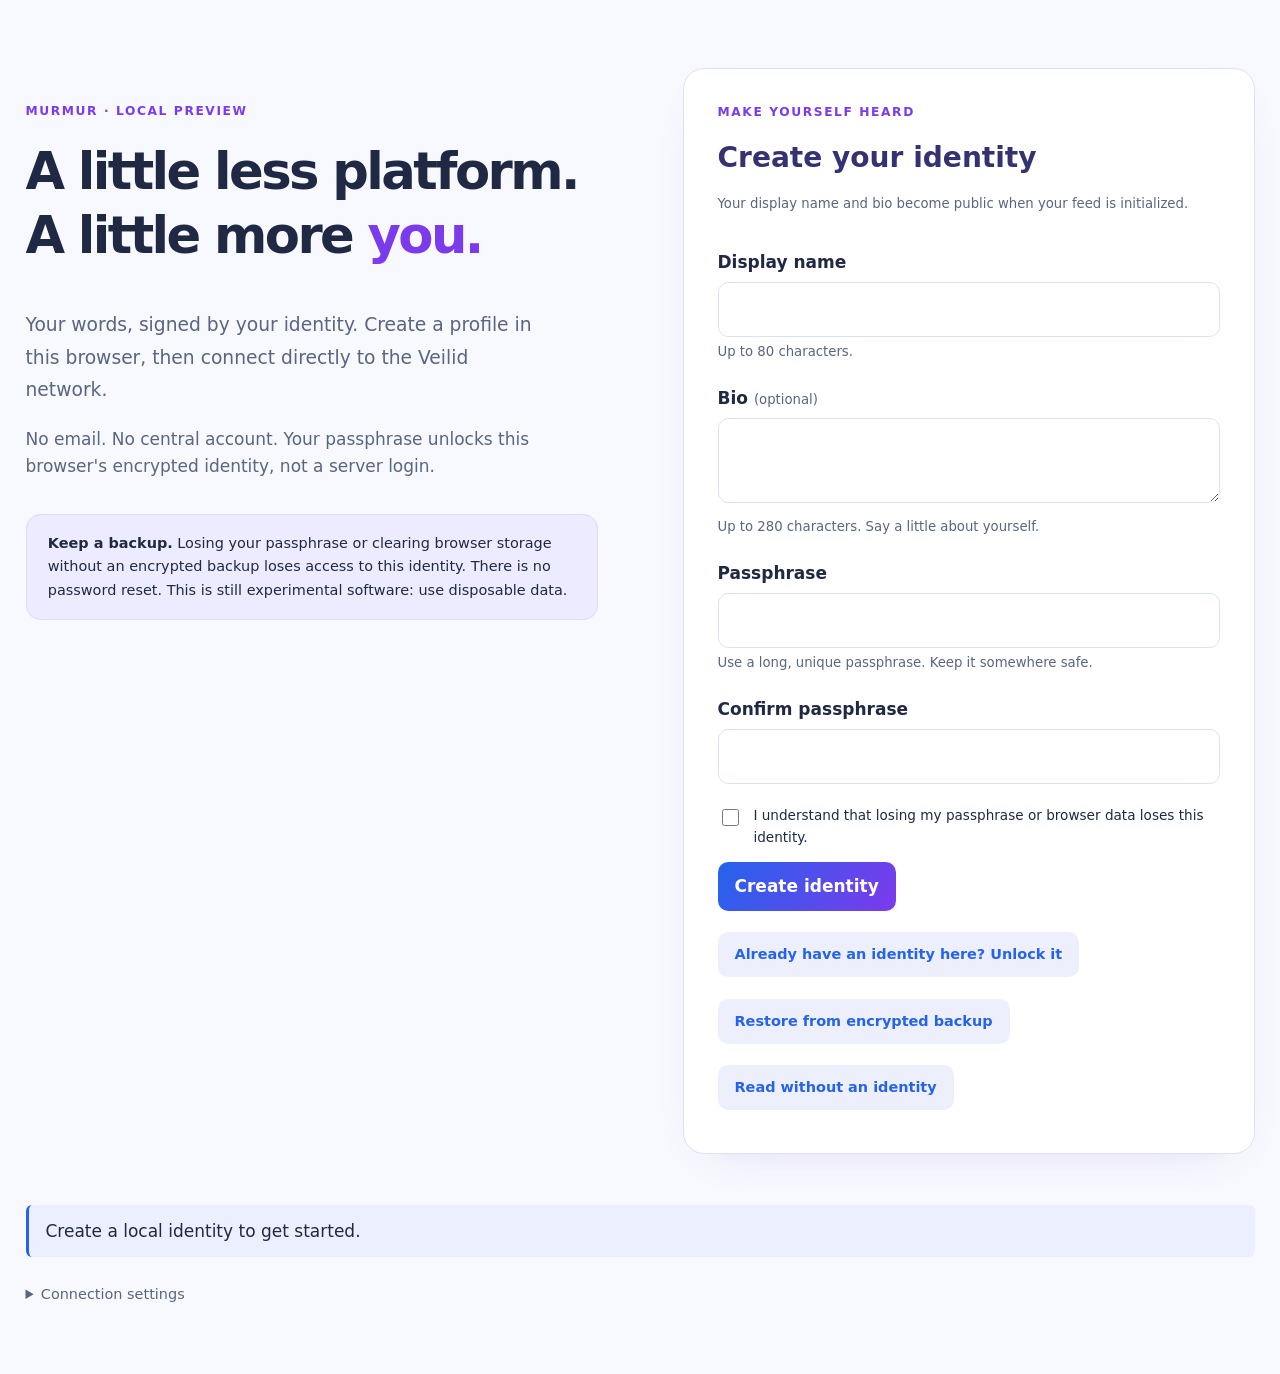
==== browser/index.html @ d2f9d614 "feat: browse older retained posts in the app Let readers explore a feed beyond its newest page witho" ====
<!doctype html>
<html lang="en">
<head>
<meta charset="utf-8">
<meta http-equiv="Content-Security-Policy" content="default-src 'self'; script-src 'self' 'wasm-unsafe-eval'; style-src 'self'; worker-src 'self'; connect-src 'self' ws: wss:; object-src 'none'; base-uri 'none'; form-action 'none'">
<meta name="viewport" content="width=device-width,initial-scale=1">
<title>Your identity · Murmur</title>
<link rel="icon" href="./favicon.svg" type="image/svg+xml">
<link rel="stylesheet" href="./style.css">
</head>
<body>
<a class="skip" href="#main-content">Skip to content</a>
<!-- site_header -->
<main id="main-content" class="app-shell">
<section id="auth" class="auth-layout">
<div class="auth-intro">
<p class="eyebrow">Murmur · local preview</p>
<h1>A little less platform.<br>A little more <span>you.</span></h1>
<p class="lede">Your words, signed by your identity. Create a profile in this browser, then connect directly to the Veilid network.</p>
<p>No email. No central account. Your passphrase unlocks this browser's encrypted identity, not a server login.</p>
<div class="app-warning"><strong>Keep a backup.</strong> Losing your passphrase or clearing browser storage without an encrypted backup loses access to this identity. There is no password reset. This is still experimental software: use disposable data.</div>
</div>
<div class="app-panel">
<div id="create-panel">
<p class="eyebrow">Make yourself heard</p>
<h2>Create your identity</h2>
<p class="preview-notice">Your display name and bio become public when your feed is initialized.</p>
<form id="create-form">
<fieldset id="create-fields" disabled>
<label for="author-name">Display name</label>
<input id="author-name" autocomplete="nickname" required aria-describedby="name-help">
<small id="name-help">Up to 80 characters.</small>
<label for="bio">Bio <span class="optional">(optional)</span></label>
<textarea id="bio" rows="2" aria-describedby="bio-help"></textarea>
<small id="bio-help">Up to 280 characters. Say a little about yourself.</small>
<label for="passphrase">Passphrase</label>
<input id="passphrase" type="password" autocomplete="new-password" required aria-describedby="passphrase-help">
<small id="passphrase-help">Use a long, unique passphrase. Keep it somewhere safe.</small>
<label for="confirm-passphrase">Confirm passphrase</label>
<input id="confirm-passphrase" type="password" autocomplete="new-password" required>
<label class="check-line"><input id="acknowledge" type="checkbox" required><span>I understand that losing my passphrase or browser data loses this identity.</span></label>
<button id="start" type="submit" disabled>Create identity</button>
</fieldset>
</form>
<button id="show-unlock" class="quiet-button" disabled>Already have an identity here? Unlock it</button>
</div>
<div id="unlock-panel" hidden>
<p class="eyebrow">Welcome back</p>
<h2>Unlock your identity</h2>
<p>Your identity stays on this browser. Enter your passphrase to start its node.</p>
<form id="unlock-form">
<fieldset id="unlock-fields" disabled>
<label for="unlock-passphrase">Passphrase</label>
<input id="unlock-passphrase" type="password" autocomplete="current-password" required>
<button id="unlock-start" type="submit" disabled>Unlock identity</button>
</fieldset>
</form>
<p class="preview-notice">Can't unlock? Check your passphrase. Damaged or missing browser data can also prevent unlocking.</p>
<button id="show-create" class="quiet-button" disabled>Create or complete identity setup</button>
</div>
<div id="restore-panel" hidden>
<p class="eyebrow">Bring your identity with you</p>
<h2>Restore a backup</h2>
<p>Restore into a browser without an existing identity. Network access is required to verify your feed's ownership.</p>
<form id="restore-form">
<fieldset id="restore-fields" disabled>
<label for="restore-file">Encrypted backup</label>
<input id="restore-file" type="file" accept=".murmur,application/json" required>
<label for="restore-passphrase">Backup passphrase</label>
<input id="restore-passphrase" type="password" autocomplete="off" required>
<label for="restore-local-passphrase">Passphrase for this browser</label>
<input id="restore-local-passphrase" type="password" autocomplete="new-password" required>
<label for="restore-confirm">Confirm browser passphrase</label>
<input id="restore-confirm" type="password" autocomplete="new-password" required>
<label class="check-line"><input id="restore-acknowledge" type="checkbox" required><span>The old publisher is stopped. I will not publish from two restored copies at once.</span></label>
<button id="restore-start" type="submit" disabled>Restore identity</button>
</fieldset>
</form>
<p class="preview-notice">Existing identities are never replaced. If setup was interrupted, retry with the same browser passphrase.</p>
<button id="restore-back" class="quiet-button">Back to identity setup</button>
</div>
<button id="show-restore" class="quiet-button" disabled>Restore from encrypted backup</button>
<button id="browse-start" class="quiet-button" disabled>Read without an identity</button>
</div>
</section>
<div id="auth-status"><p id="status" role="status">Checking local identity...</p></div>
<section id="session" class="session-layout" hidden>
<aside id="session-sidebar" class="app-panel">
<div class="session-person">
<span id="session-avatar" class="avatar" aria-hidden="true">M</span>
<div><strong id="session-name">Your corner of the web</strong><span id="connection-badge">Connecting</span></div>
</div>
<div id="author-tools" class="sidebar-composer">
<label for="content">What's on your mind?</label>
<textarea id="content" maxlength="8000" placeholder="A small thought, shared." aria-describedby="content-help content-count draft-status"></textarea>
<small id="content-help">Public posts. Up to 280 characters.</small>
<div class="composer-footer"><output id="content-count" aria-live="polite">0 / 280</output><button id="publish" disabled>Publish post</button></div>
<small id="draft-status" role="status"></small>
</div>
<nav id="app-navigation" aria-label="Application">
<button id="nav-home" class="quiet-button" aria-controls="view-home" aria-current="page"><svg viewBox="0 0 24 24" aria-hidden="true"><path d="m3 10 9-7 9 7v11h-7v-7h-4v7H3z"/></svg>Home</button>
<button id="nav-profile" class="quiet-button" aria-controls="view-profile"><svg viewBox="0 0 24 24" aria-hidden="true"><circle cx="12" cy="8" r="4"/><path d="M4 21v-2a8 8 0 0 1 16 0v2"/></svg>My profile</button>
<button id="nav-following" class="quiet-button" aria-controls="view-following"><svg viewBox="0 0 24 24" aria-hidden="true"><path d="M12 3v18M3 12h18"/></svg>Add feed / Following</button>
<button id="nav-settings" class="quiet-button" aria-controls="view-settings"><svg viewBox="0 0 24 24" aria-hidden="true"><path d="M5 3v18M12 3v18M19 3v18M2 8h6M9 16h6M16 8h6"/></svg>Settings &amp; backups</button>
</nav>
<div id="author-session">
<button id="stop" class="quiet-button" disabled>Lock identity</button>
<button id="reconnect" class="quiet-button" disabled>Retry connection</button>
<p class="preview-notice">Locking or closing this tab stops its node. Reloading starts locked.</p>
</div>
<div id="reader-tools" hidden>
<p class="eyebrow">Read-only session</p>
<p>Your author identity stays locked. This node reads public feeds only.</p>
<button id="stop-reader" class="quiet-button" disabled>Stop reading</button>
<button id="retry-reader" class="quiet-button" disabled>Retry connection</button>
</div>
<div id="sidebar-status"></div>
<details id="session-diagnostics" class="sidebar-diagnostics">
<summary>Node diagnostics</summary>
<dl>
<dt>Session</dt><dd id="debug-session">Stopped</dd>
<dt>App connection</dt><dd id="debug-connection">Stopped</dd>
<dt>Last reported attachment</dt><dd id="debug-attachment">Not reported</dd>
<dt>Routing peers (reliable / live)</dt><dd id="debug-peers">Not reported</dd>
<dt>Traffic (down / up)</dt><dd id="debug-traffic">Not reported</dd>
<dt>Last successful check</dt><dd id="debug-checked">Not yet checked</dd>
<dt>Pending requests</dt><dd id="debug-requests">0</dd>
<dt>Storage starts</dt><dd><output id="storage"></output></dd>
</dl>
<p class="preview-notice">Local node diagnostics, not a guarantee of feed availability. No author credentials are shown.</p>
</details>
<details class="response-details"><summary>Last response</summary><pre id="feed" aria-label="Feed response"></pre></details>
</aside>
<div id="session-content" class="app-panel">
<button id="sidebar-jump" class="quiet-button">Back to navigation</button>
<p id="follow-status" role="status"></p>
<section id="view-home" aria-labelledby="timeline-heading">
<div class="stream-heading"><div><p class="eyebrow">Your people. Your pace.</p><h1 id="timeline-heading" tabindex="-1">Home</h1></div><output id="unread-count" aria-live="polite">0 unread cached posts</output></div>
<button id="mark-read" class="quiet-button" disabled>Mark cached posts as read</button>
<p class="preview-notice">Your latest locally confirmed posts and recent unmuted followed feeds, sorted by reported time. Authors' clocks can differ. Cached snapshots may be stale.</p>
<button id="refresh-timeline" disabled>Refresh followed feeds</button>
<button id="cancel-timeline" class="quiet-button" disabled>Stop refresh</button>
<details class="feed-health"><summary>Feed freshness &amp; read errors</summary><ul id="feed-status"></ul></details>
<div id="timeline"></div>
</section>
<section id="view-profile" aria-label="My profile" hidden>
<div id="identity-panel" class="profile-panel">
<p class="eyebrow">Your identity</p>
<h1 id="profile-name" tabindex="-1"></h1>
<p id="profile-bio"></p>
<label for="own-key">Your public RecordKey</label>
<output id="own-key"></output>
<button id="copy-key" class="quiet-button" disabled>Copy RecordKey</button>
<button id="read-own" class="quiet-button" disabled>Read my retained feed</button>
<button id="share-own" class="quiet-button" disabled>Copy your feed link</button>
<details id="profile-settings">
<summary>Edit public profile</summary>
<form id="profile-form">
<fieldset id="profile-fields" disabled>
<label for="edit-name">Display name</label>
<input id="edit-name" required>
<label for="edit-bio">Bio</label>
<textarea id="edit-bio"></textarea>
<button id="save-profile" type="submit" disabled>Save profile</button>
</fieldset>
</form>
</details>
<p class="preview-notice">Share this key so others can read your feed.</p>
</div>
<div id="history-tools">
<h2>Your saved posts</h2>
<p class="preview-notice">Up to 1000 locally confirmed posts. This is not a permanent network archive.</p>
<section id="authored-history" aria-label="Local authored history"></section>
</div>
</section>
<section id="view-settings" aria-labelledby="settings-heading" hidden>
<h1 id="settings-heading" tabindex="-1">Settings &amp; backups</h1>
<details id="backup-settings">
<summary>Back up your identity</summary>
<p class="preview-notice">Download and check a backup before using valuable data. Keep its passphrase separately. Backups are not permanent network archives.</p>
<form id="backup-form">
<fieldset id="backup-fields" disabled>
<label for="backup-passphrase">Backup passphrase</label>
<input id="backup-passphrase" type="password" autocomplete="new-password" required>
<label for="backup-confirm">Confirm backup passphrase</label>
<input id="backup-confirm" type="password" autocomplete="new-password" required>
<button id="download-backup" type="submit" disabled>Download encrypted backup</button>
</fieldset>
</form>
<form id="verify-form">
<fieldset id="verify-fields" disabled>
<label for="verify-file">Check the saved backup</label>
<input id="verify-file" type="file" accept=".murmur,application/json" required>
<label for="verify-passphrase">Its backup passphrase</label>
<input id="verify-passphrase" type="password" autocomplete="off" required>
<button id="verify-backup" type="submit" disabled>Verify saved backup</button>
</fieldset>
</form>
</details>
<details>
<summary>Back up your reading list</summary>
<p class="preview-notice">This unencrypted JSON file contains followed keys, mute preferences and read markers, not your identity, drafts or cached posts. Import merges without removing existing follows or mutes.</p>
<button id="export-reading" class="quiet-button" disabled>Export reading list</button>
<form id="reading-form">
<label for="reading-file">Import a reading list</label>
<input id="reading-file" type="file" accept=".json,application/json" required>
<button id="import-reading" class="quiet-button" disabled>Merge reading list</button>
</form>
</details>
<div id="network-settings-slot"></div>
</section>
<section id="view-following" aria-labelledby="following-heading" hidden>
<h1 id="following-heading" tabindex="-1">Add a feed</h1>
<p class="preview-notice">Paste a complete RecordKey to read or follow. Up to 50 feeds are saved on this browser, unencrypted and separate from identity backups.</p>
<label for="key">Read a feed by RecordKey</label>
<input id="key" spellcheck="false">
<button id="read" disabled>Read feed</button>
<button id="follow" class="quiet-button" disabled>Follow this feed</button>
<button id="share-feed" class="quiet-button" disabled>Copy feed link</button>
<h2>Following</h2>
<p class="preview-notice">Mute hides a feed from Home without unfollowing or preventing direct reads.</p>
<ul id="follow-list"></ul>
<button id="reset-follows" class="quiet-button" hidden>Reset saved follows</button>
</section>
<section id="view-feed" aria-label="Selected feed" hidden>
<button id="back-home" class="quiet-button">Back to Home</button>
<button id="follow-selected" class="quiet-button" disabled>Follow this feed</button>
<button id="share-selected" class="quiet-button" disabled>Copy feed link</button>
<section id="feed-cards" aria-label="Read feed"></section>
<div id="paging-tools" hidden>
<p id="paging-info" class="preview-notice"></p>
<p id="paging-status" role="status"></p>
<button id="load-older" disabled>Load older posts</button>
<button id="refresh-selected" class="quiet-button" disabled>Refresh from newest</button>
</div>
</section>
</div>
</section>
<div id="auth-settings">
<details id="connection-settings" class="connection-settings">
<summary>Connection settings</summary>
<label for="bootstrap">Veilid WebSocket bootstrap</label>
<input id="bootstrap" value="ws://bootstrap-v1.veilid.net:5150/ws" disabled>
<p class="preview-notice">Local HTTP preview only. Public HTTPS/WSS hosting is not available yet.</p>
</details>
</div>
</main>
<script type="module" src="./app.mjs"></script>
</body>
</html>
---- browser/style.css ----
:root {
  color-scheme: light;
  font: 17px/1.6 system-ui, sans-serif;
  --background: #f8f9ff;
  --surface: #ffffff;
  --text: #202944;
  --muted: #596581;
  --blue: #2563eb;
  --violet: #7c3aed;
  --border: #dce2f5;
}
* { box-sizing: border-box; }
html { scroll-behavior: smooth; }
body { max-width: 78rem; margin: auto; padding: 0 1.5rem; background: var(--background); color: var(--text); }
a { color: var(--blue); text-underline-offset: .2em; }
a:hover { color: var(--violet); }
:focus-visible { outline: 3px solid var(--violet); outline-offset: 4px; }
header, footer { display: flex; flex-wrap: wrap; align-items: center; gap: 1rem; padding: 1.25rem 0; }
header { border-bottom: 1px solid var(--border); justify-content: space-between; }
.site-header { position: sticky; top: 0; z-index: 5; background: var(--background); }
nav { display: flex; flex-wrap: wrap; align-items: center; gap: .25rem 1rem; }
nav a, footer a { padding: .4rem 0; text-decoration: none; font-size: .9rem; font-weight: 600; }
.brand { display: inline-flex; align-items: center; gap: .65rem; color: var(--text); font-size: 1.45rem; font-weight: 800; letter-spacing: -.04em; text-decoration: none; }
.brand::before { content: ""; width: 2.25rem; height: 2.25rem; background: url("./favicon.svg") center / cover; }
.nav-cta { padding: .5rem .85rem; color: white; background: var(--blue); border-radius: .65rem; }
.nav-cta:hover { color: white; background: var(--violet); }
main { max-width: 48rem; min-height: 60vh; padding: 2rem 0; overflow-wrap: anywhere; }
[id] { scroll-margin-top: 8rem; }
h1, h2, h3 { line-height: 1.25; color: #343271; }
h1 { font-size: clamp(2rem, 6vw, 3rem); margin-top: 0; letter-spacing: -.03em; }
h2 { margin-top: 2rem; }
label { display: block; margin-top: 1.25rem; font-weight: 600; }
input, textarea {
  width: 100%; padding: .75rem; margin-top: .35rem;
  font: inherit; color: var(--text); background: var(--surface);
  border: 1px solid var(--border); border-radius: .6rem;
}
textarea { min-height: 7rem; resize: vertical; }
button {
  margin: .75rem .5rem .5rem 0; padding: .65rem 1rem;
  font: inherit; font-weight: 600; color: white; cursor: pointer;
  background: linear-gradient(120deg, var(--blue), var(--violet));
  border: 0; border-radius: .6rem;
}
button:hover:not(:disabled) { filter: brightness(.94); }
button:disabled { color: var(--muted); background: #e6eafa; cursor: not-allowed; }
[role="status"] { padding: .75rem 1rem; background: #ecefff; border-left: 3px solid var(--blue); border-radius: .35rem; }
pre { padding: 1rem; overflow-x: auto; background: var(--surface); border: 1px solid var(--border); border-radius: .6rem; }
code, output { font-size: .9em; }
output { overflow-wrap: anywhere; color: var(--violet); }
#feed { white-space: pre-wrap; overflow-wrap: anywhere; }
table { display: block; max-width: 100%; overflow-x: auto; border-collapse: collapse; }
th, td { padding: .5rem .75rem; border-bottom: 1px solid var(--border); text-align: left; }
footer { border-top: 1px solid var(--border); color: var(--muted); font-size: .9rem; }
.footer-brand { display: grid; gap: .15rem; margin-right: auto; }
.footer-brand strong { color: var(--text); font-size: 1.1rem; }
.skip { position: absolute; left: -10000px; }
.skip:focus { position: static; }
main:has(.landing) { max-width: none; padding: 0; }
.landing h2 { margin-top: 0; }
.hero { display: grid; grid-template-columns: 1.05fr 1fr; align-items: center; gap: 3rem; padding: 4rem 0; }
.hero-copy h1 { font-size: clamp(2.8rem, 4.8vw, 4.2rem); line-height: 1.06; letter-spacing: -.055em; color: var(--text); margin: 1.25rem 0; text-wrap: balance; }
.eyebrow { font-size: .72rem; font-weight: 750; letter-spacing: .13em; text-transform: uppercase; color: var(--violet); margin: 0 0 1rem; }
.lede { font-size: 1.1rem; line-height: 1.75; color: var(--muted); max-width: 30rem; }
.actions { display: flex; flex-wrap: wrap; align-items: center; gap: .8rem; margin-top: 1.75rem; }
.button { display: inline-flex; align-items: center; justify-content: center; gap: .8rem; padding: .8rem 1.2rem; border: 1px solid transparent; border-radius: .75rem; background: linear-gradient(120deg, var(--blue), var(--violet)); color: white; font-weight: 650; text-decoration: none; transition: transform .15s; }
.button:hover { color: white; transform: translateY(-2px); }
.button-secondary { background: var(--surface); border-color: var(--border); color: var(--text); }
.button-secondary:hover { color: var(--violet); }
.preview-notice { font-size: .78rem; color: var(--muted); margin-top: 1.1rem; }
.feed-preview { min-width: 0; padding: 1.25rem; background: linear-gradient(145deg, #edf2ff, #f2edff); border: 1px solid #dbe2fa; border-radius: 1.6rem; box-shadow: 0 24px 65px -30px #6356b34d; }
.preview-heading { display: flex; flex-wrap: wrap; align-items: center; justify-content: space-between; gap: .5rem; margin: .25rem .25rem 1rem; }
.preview-heading strong { font-size: .95rem; }
.preview-label { font-size: .65rem; color: var(--muted); background: var(--surface); border: 1px solid var(--border); padding: .2rem .55rem; border-radius: 2rem; }
.preview-composer { display: flex; align-items: center; gap: .7rem; padding: 1rem; background: #ffffffa6; border: 1px solid var(--border); border-radius: 1rem; font-size: .8rem; color: var(--muted); }
.character-note { margin-left: auto; font-size: .65rem; }
.avatar { flex: 0 0 auto; display: grid; place-items: center; width: 2.4rem; height: 2.4rem; border-radius: .85rem; background: #dce8ff; color: #224eac; font-weight: 750; }
.avatar-violet { background: #ece0ff; color: #6434a8; }
.post-card { margin-top: .85rem; padding: 1.15rem; border: 1px solid #e2e5f3; border-radius: 1rem; background: var(--surface); box-shadow: 0 4px 12px #34327105; }
.post-author { display: flex; align-items: center; gap: .75rem; }
.post-author strong, .post-author div > span { display: block; }
.post-author strong { font-size: .85rem; }
.post-author div > span { font-size: .7rem; color: var(--muted); }
.post-card p { font-size: .9rem; margin: 1rem 0; }
.post-detail { display: flex; flex-wrap: wrap; justify-content: space-between; gap: .35rem; padding-top: .75rem; border-top: 1px solid #eff1fa; font-size: .65rem; color: var(--muted); }
.key-note { display: flex; align-items: center; gap: .75rem; padding: 1.15rem .25rem .15rem; }
.key-note svg { flex: 0 0 auto; width: 1.35rem; height: 1.35rem; fill: none; stroke: var(--violet); stroke-width: 1.7; stroke-linecap: round; }
.key-note strong, .key-note span { display: block; }
.key-note strong { font-size: .8rem; }
.key-note span { color: var(--muted); font-size: .7rem; }
.principles { display: grid; grid-template-columns: repeat(3, 1fr); gap: 2rem; padding: 2.25rem 0 3.25rem; border-bottom: 1px solid var(--border); }
.principles h2 { margin: .65rem 0; font-size: 1.2rem; color: var(--text); }
.principles p { margin: 0; font-size: .9rem; color: var(--muted); }
.feature-number { font-size: .7rem; font-weight: 750; letter-spacing: .08em; color: var(--violet); }
.how-it-works { display: grid; grid-template-columns: 1fr 1.1fr; gap: 5rem; align-items: start; padding: 5rem 0; }
.how-it-works h2, .join-panel h2 { font-size: clamp(2rem, 4vw, 3rem); line-height: 1.12; letter-spacing: -.04em; color: var(--text); margin-bottom: 1.25rem; }
.how-it-works > div > p:not(.eyebrow) { color: var(--muted); font-size: .95rem; }
.text-link { font-size: .9rem; font-weight: 650; text-decoration: none; }
.steps { list-style: none; padding: 0; margin: 0; }
.steps li { display: flex; align-items: start; gap: 1.1rem; padding: 1.4rem 0; border-bottom: 1px solid var(--border); }
.steps li:first-child { padding-top: 0; }
.step-number { flex: 0 0 auto; display: grid; place-items: center; width: 2.5rem; height: 2.5rem; background: #ecebff; border-radius: .8rem; color: var(--violet); font-size: .8rem; font-weight: 750; }
.steps h3 { margin: .15rem 0 .45rem; color: var(--text); font-size: 1.05rem; }
.steps p { margin: 0; font-size: .85rem; color: var(--muted); }
.join-panel { display: flex; align-items: center; justify-content: space-between; gap: 2rem; padding: 2.75rem; margin-bottom: 4rem; border: 1px solid #dbe0f8; border-radius: 1.5rem; background: linear-gradient(120deg, #ebf0ff, #f0eaff); }
.join-panel h2 { font-size: clamp(1.8rem, 3vw, 2.5rem); margin-bottom: .75rem; }
.join-panel p:not(.eyebrow) { max-width: 35rem; margin-bottom: 0; font-size: .9rem; color: var(--muted); }
.join-panel .actions { flex: 0 0 auto; flex-direction: column; align-items: stretch; margin: 0; text-align: center; }
@media (max-width: 900px) {
  .hero { grid-template-columns: 1fr; gap: 2rem; padding: 3rem 0; }
  .hero-copy { max-width: 38rem; }
  .feed-preview { width: 100%; max-width: 36rem; margin: 0 auto; }
  .how-it-works { gap: 2.5rem; }
  .join-panel { flex-direction: column; align-items: start; }
  .join-panel .actions { flex-direction: row; align-items: center; }
}
@media (max-width: 600px) {
  body { padding: 0 1rem; }
  .site-header { gap: .75rem; padding: .9rem 0; }
  nav { gap: .5rem .65rem; }
  nav a { font-size: .8rem; }
  .nav-cta { padding: .5rem .65rem; }
  .hero { padding: 2.5rem 0; }
  .hero-copy h1 { font-size: 2.2rem; }
  .lede { font-size: 1rem; }
  .feed-preview { padding: .85rem; border-radius: 1.2rem; }
  .character-note { display: none; }
  .principles { grid-template-columns: 1fr; gap: 1.5rem; padding: 1rem 0 2.5rem; }
  .how-it-works { grid-template-columns: 1fr; padding: 3rem 0; gap: 2rem; }
  .join-panel { padding: 1.5rem; margin-bottom: 2.5rem; }
  .join-panel .actions { flex-direction: column; align-items: stretch; width: 100%; }
  .footer-brand { width: 100%; }
}
@media (prefers-reduced-motion: reduce) {
  html { scroll-behavior: auto; }
  .button { transition: none; }
}
[hidden] { display: none !important; }
.app-shell { max-width: none; }
.auth-layout { display: grid; grid-template-columns: 1fr 1fr; gap: 5rem; align-items: start; padding: 2rem 0; }
.auth-intro { padding-top: 2rem; }
.auth-intro h1 { font-size: clamp(2.4rem, 4vw, 3.6rem); color: var(--text); letter-spacing: -.05em; }
.auth-intro h1 span { color: var(--violet); }
.auth-intro > p:not(.eyebrow) { color: var(--muted); }
.app-panel { min-width: 0; padding: 2rem; background: var(--surface); border: 1px solid var(--border); border-radius: 1.25rem; box-shadow: 0 16px 45px -30px #6356b34d; }
.app-panel h2 { margin: 0; font-size: 1.65rem; }
.app-panel fieldset { border: 0; padding: 0; margin: 0; min-width: 0; }
.app-panel small, .optional { color: var(--muted); font-size: .78rem; font-weight: 400; }
.app-panel #bio { min-height: 5rem; }
.app-warning { margin-top: 2rem; padding: 1rem 1.25rem; font-size: .85rem; background: #ecebff; border: 1px solid #ded9fb; border-radius: .85rem; }
.check-line { display: flex; align-items: start; gap: .7rem; font-size: .8rem; font-weight: 400; }
.check-line input { flex: 0 0 auto; width: 1rem; height: 1rem; margin-top: .2rem; accent-color: var(--violet); }
.quiet-button { background: #edf0fc; color: var(--blue); font-size: .85rem; }
.session-layout { display: grid; grid-template-columns: minmax(16rem, 19rem) minmax(0, 1fr); gap: 1.75rem; align-items: start; max-width: 70rem; margin: auto; }
#session-sidebar { position: sticky; top: 6rem; max-height: calc(100dvh - 7rem); overflow-y: auto; padding: 1.15rem; scrollbar-width: thin; }
.session-person { display: flex; align-items: center; gap: .75rem; padding: .25rem .25rem 1rem; }
.session-person > div { min-width: 0; }
.session-person strong { display: block; font-size: .9rem; }
.session-person #connection-badge { display: block; color: var(--muted); font-size: .7rem; }
.sidebar-composer { padding: .85rem; border: 1px solid var(--border); border-radius: 1rem; background: var(--background); }
.sidebar-composer label { margin: 0; font-size: .9rem; letter-spacing: -.02em; }
.sidebar-composer textarea { min-height: 6rem; max-height: 15rem; padding: .65rem; font-size: .85rem; background: var(--surface); }
.sidebar-composer #content-help { font-size: .65rem; }
.composer-footer { display: flex; align-items: center; justify-content: space-between; gap: .5rem; }
.composer-footer #content-count { margin: 0; font-size: .68rem; }
.composer-footer button { margin: .5rem 0 0; border-radius: 2rem; font-size: .78rem; padding: .55rem .85rem; }
.sidebar-composer #draft-status { padding: 0; border: 0; background: transparent; font-size: .67rem; line-height: 1.5; }
#app-navigation { display: grid; gap: .2rem; margin: .85rem 0; }
#app-navigation button { display: flex; align-items: center; gap: .8rem; width: 100%; margin: 0; padding: .7rem .85rem; text-align: left; border-radius: .85rem; background: transparent; color: var(--text); font-size: .9rem; }
#app-navigation button[aria-current="page"] { color: var(--blue); background: #eaf0ff; font-weight: 750; }
#app-navigation button:hover:not(:disabled) { background: #f0edff; }
#app-navigation svg { flex: 0 0 auto; width: 1.2rem; height: 1.2rem; fill: none; stroke: currentColor; stroke-width: 1.7; stroke-linecap: round; stroke-linejoin: round; }
#author-session, #reader-tools { border-top: 1px solid var(--border); padding-top: .5rem; }
#author-session button, #reader-tools button { padding: .4rem .6rem; font-size: .7rem; }
#author-session .preview-notice, #reader-tools p { font-size: .7rem; margin: .3rem 0; }
#sidebar-status #status { font-size: .72rem; line-height: 1.5; padding: .65rem .75rem; }
.sidebar-diagnostics, .response-details { border-top: 1px solid var(--border); padding: .75rem .15rem; font-size: .7rem; }
.sidebar-diagnostics summary, .response-details summary { cursor: pointer; color: var(--muted); font-weight: 650; }
.sidebar-diagnostics dl { display: grid; grid-template-columns: minmax(0, 1fr) minmax(0, 1fr); gap: .45rem .6rem; margin: .85rem 0; }
.sidebar-diagnostics dt { color: var(--muted); }
.sidebar-diagnostics dd { margin: 0; font-variant-numeric: tabular-nums; }
.sidebar-diagnostics .preview-notice { font-size: .65rem; }
.response-details pre { max-height: 15rem; font-size: .65rem; }
#session-content { padding: 0; min-height: 34rem; }
#session-content > section { padding: 1.5rem; }
#session-content h1 { font-size: 1.8rem; margin-bottom: .6rem; }
#session-content h2 { font-size: 1.2rem; margin-top: 1.5rem; }
#session-content .preview-notice { font-size: .75rem; }
#follow-status:empty { display: none; }
#follow-status:not(:empty) { margin: 1rem; font-size: .8rem; }
.stream-heading { display: flex; flex-wrap: wrap; align-items: center; justify-content: space-between; gap: .5rem; }
.stream-heading .eyebrow { font-size: .65rem; margin: 0 0 .4rem; }
#unread-count { padding: .25rem .6rem; font-size: .68rem; border-radius: 2rem; color: var(--blue); background: #edf2ff; }
#view-home > button { font-size: .72rem; padding: .5rem .7rem; }
.feed-health { margin: .75rem 0 1.25rem; font-size: .72rem; color: var(--muted); }
.feed-health summary { cursor: pointer; }
.session-layout .post-card { display: grid; grid-template-columns: 2.4rem minmax(0, 1fr); gap: .8rem; padding: 1.25rem 0; margin: 0; border: 0; border-top: 1px solid var(--border); border-radius: 0; box-shadow: none; }
.post-avatar { border-radius: 50%; width: 2.4rem; height: 2.4rem; font-size: .9rem; }
.post-body { min-width: 0; }
.post-heading { display: flex; flex-wrap: wrap; align-items: baseline; gap: .2rem .65rem; }
.post-heading strong { color: var(--text); font-size: .88rem; }
.post-heading time { font-size: .68rem; }
.post-body p { font-size: .9rem; line-height: 1.7; }
.post-body button { max-width: 100%; margin: .4rem .5rem .2rem 0; padding: .3rem .55rem; background: transparent; border: 1px solid var(--border); color: var(--blue); font-size: .65rem; text-align: left; }
.post-body > small { display: block; font-size: .65rem; }
.unread-badge { color: var(--blue); font-weight: 700; }
#view-settings details { border-top: 1px solid var(--border); padding: 1rem 0; }
#view-settings summary { cursor: pointer; font-weight: 650; }
.follow-actions { display: flex; flex-wrap: wrap; gap: .4rem; }
#sidebar-jump { display: none; }
.profile-panel h1 { font-size: 1.6rem; }
.profile-panel output { display: block; padding: .8rem; margin-top: .6rem; background: var(--background); border-radius: .6rem; }
.profile-panel details { border-top: 1px solid var(--border); padding-top: 1rem; font-size: .85rem; }
.profile-panel summary { cursor: pointer; font-weight: 650; color: var(--blue); }
.app-shell .post-card strong, .app-shell .post-card time { display: block; }
#follow-list { list-style: none; padding: 0; }
#follow-list li { display: grid; grid-template-columns: minmax(0, 1fr); gap: .6rem; padding: 1rem 0; border-top: 1px solid var(--border); }
#follow-list span { min-width: 0; flex: 1; overflow-wrap: anywhere; font-size: .8rem; }
#follow-list button { width: auto; margin: 0; padding: .5rem .75rem; font-size: .8rem; }
#feed-status { padding-left: 1.25rem; font-size: .8rem; color: var(--muted); overflow-wrap: anywhere; }
#content-count, #draft-status { font-size: .8rem; color: var(--muted); }
.app-shell .post-card p { white-space: pre-wrap; margin: .65rem 0; }
#content-count, #draft-status { display: block; margin-top: .5rem; }
.connection-settings { margin-top: 1.5rem; padding-bottom: 2rem; color: var(--muted); font-size: .85rem; }
.connection-settings summary { cursor: pointer; }
@media (max-width: 900px) {
  .auth-layout { gap: 2rem; }
  .app-panel { padding: 1.5rem; }
}
@media (max-width: 760px) {
  .session-layout { grid-template-columns: minmax(0, 1fr); gap: 1rem; }
  #session-sidebar { position: static; max-height: none; overflow: visible; }
  #app-navigation { grid-template-columns: repeat(2, minmax(0, 1fr)); gap: .35rem; }
  #app-navigation button { font-size: .8rem; gap: .5rem; padding: .65rem .5rem; }
  #session-content > section { padding: 1rem; }
  #sidebar-jump { display: block; margin: .75rem 1rem; font-size: .75rem; }
}
@media (max-width: 600px) {
  .auth-layout, .session-layout { grid-template-columns: 1fr; gap: 1.5rem; padding: .5rem 0; }
  .auth-intro { padding: 0; }
  .auth-intro h1 { font-size: 2.3rem; }
  .app-panel { padding: 1.25rem; }
}
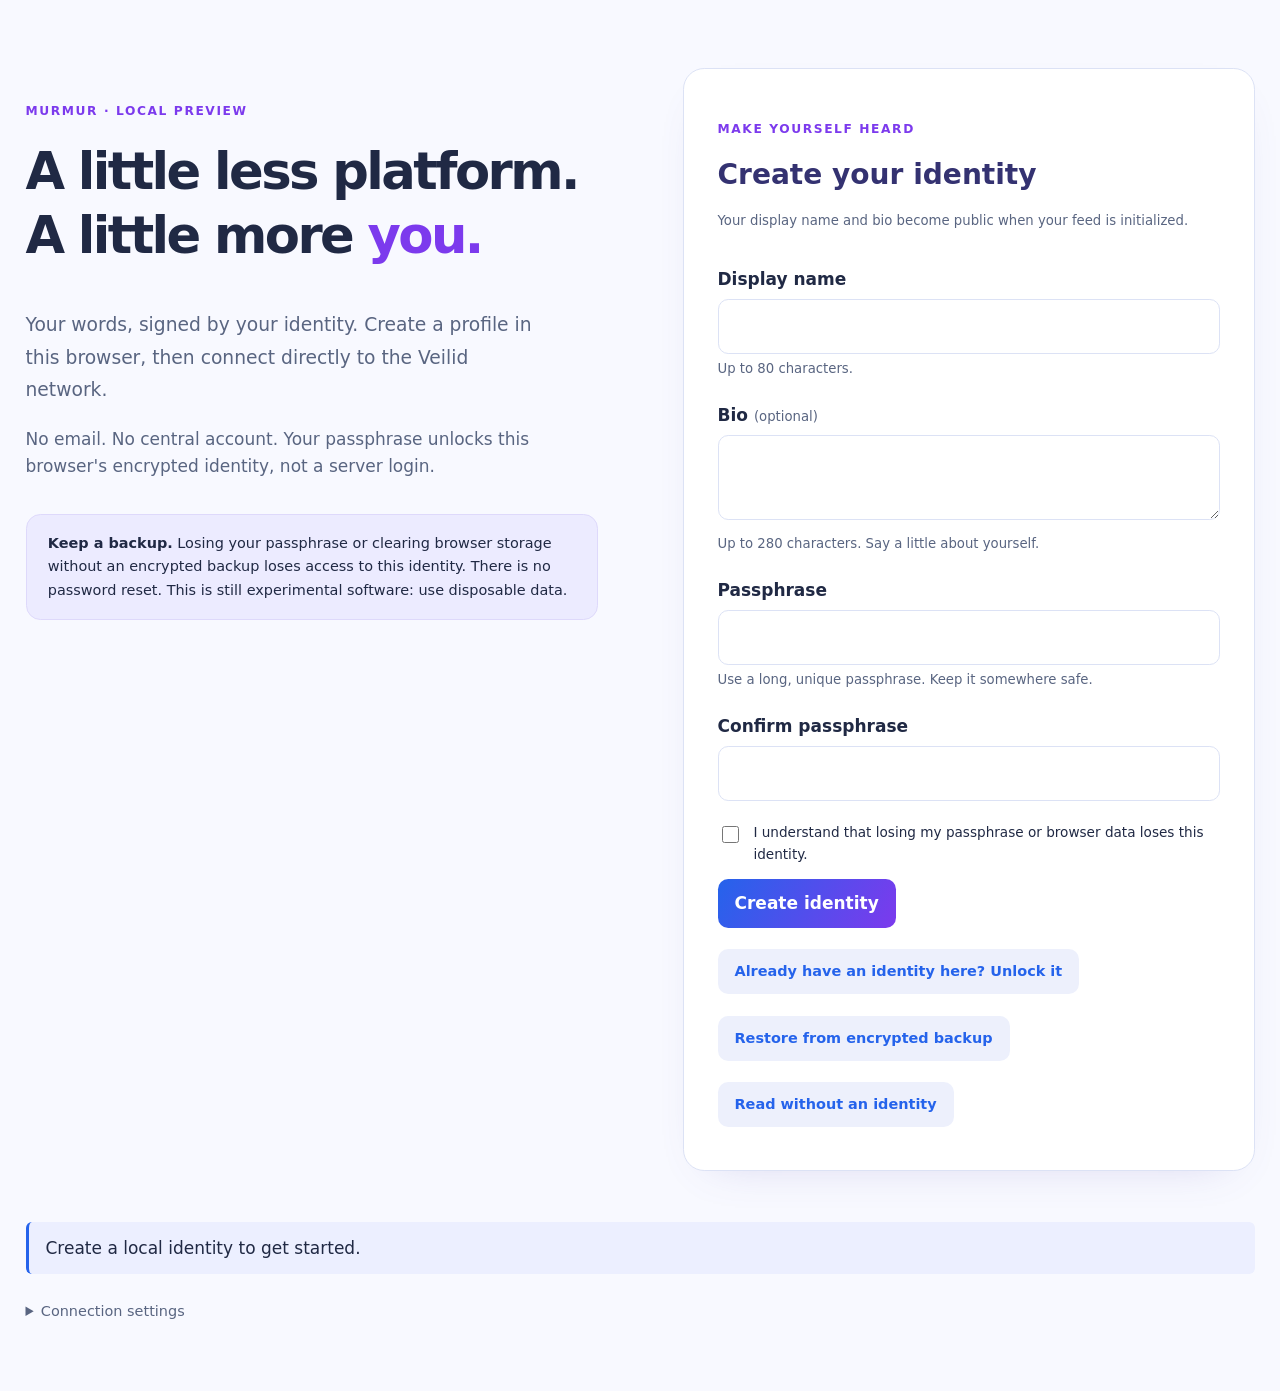
==== commit bf78d6d3: "fix: explain conflicting publisher tabs A second tab must explain how to release the active publishe" ====
--- a/browser/index.html
+++ b/browser/index.html
@@ -21,6 +21,7 @@
 <div class="app-warning"><strong>Keep a backup.</strong> Losing your passphrase or clearing browser storage without an encrypted backup loses access to this identity. There is no password reset. This is still experimental software: use disposable data.</div>
 </div>
 <div class="app-panel">
+<p id="auth-error" role="alert" tabindex="-1"></p>
 <div id="create-panel">
 <p class="eyebrow">Make yourself heard</p>
 <h2>Create your identity</h2>
@@ -214,7 +215,7 @@
 <p class="preview-notice">Paste a complete RecordKey to read or follow. Up to 50 feeds are saved on this browser, unencrypted and separate from identity backups.</p>
 <label for="key">Read a feed by RecordKey</label>
 <input id="key" spellcheck="false">
-<button id="read" disabled>Read feed</button>
+<button id="read" disabled>Open feed</button>
 <button id="follow" class="quiet-button" disabled>Follow this feed</button>
 <button id="share-feed" class="quiet-button" disabled>Copy feed link</button>
 <h2>Following</h2>
--- a/browser/style.css
+++ b/browser/style.css
@@ -198,7 +198,10 @@
 .post-avatar { border-radius: 50%; width: 2.4rem; height: 2.4rem; font-size: .9rem; }
 .post-body { min-width: 0; }
 .post-heading { display: flex; flex-wrap: wrap; align-items: baseline; gap: .2rem .65rem; }
-.post-heading strong { color: var(--text); font-size: .88rem; }
+.post-heading a { color: var(--text); font-size: .88rem; font-weight: 700; text-decoration: none; }
+.post-heading a:hover, .post-heading a:focus-visible { color: var(--blue); text-decoration: underline; }
+a[data-feed-key][aria-disabled="true"] { cursor: default; opacity: .65; }
+#follow-list small { display: block; color: var(--muted); font-size: .7rem; }
 .post-heading time { font-size: .68rem; }
 .post-body p { font-size: .9rem; line-height: 1.7; }
 .post-body button { max-width: 100%; margin: .4rem .5rem .2rem 0; padding: .3rem .55rem; background: transparent; border: 1px solid var(--border); color: var(--blue); font-size: .65rem; text-align: left; }
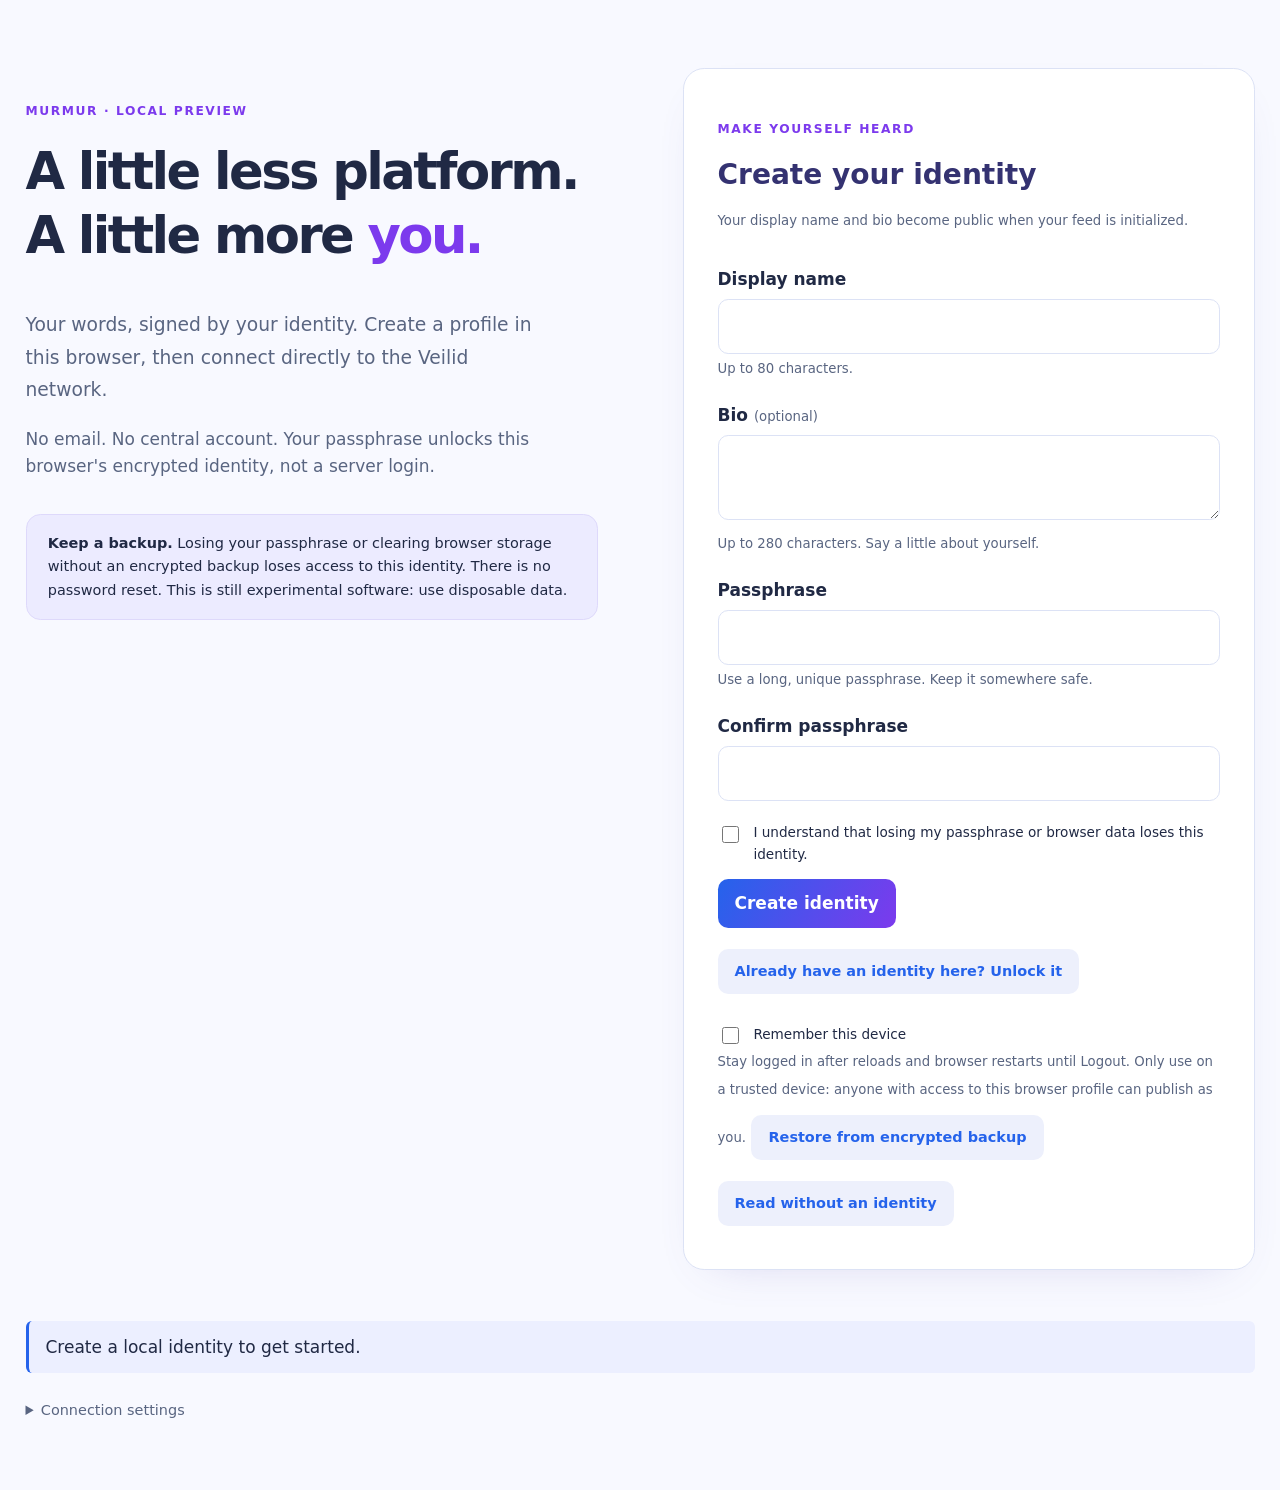
==== commit 579270bc: "feat: remember trusted devices until logout Opt-in laptop sessions should survive returning to the a" ====
--- a/browser/index.html
+++ b/browser/index.html
@@ -80,6 +80,10 @@
 <p class="preview-notice">Existing identities are never replaced. If setup was interrupted, retry with the same browser passphrase.</p>
 <button id="restore-back" class="quiet-button">Back to identity setup</button>
 </div>
+<button id="resume-session" class="quiet-button" hidden>Retry remembered session</button>
+<button id="forget-device" class="quiet-button" hidden>Forget remembered access</button>
+<label class="check-line"><input id="remember-device" type="checkbox" aria-describedby="remember-help"><span>Remember this device</span></label>
+<small id="remember-help">Stay logged in after reloads and browser restarts until Logout. Only use on a trusted device: anyone with access to this browser profile can publish as you.</small>
 <button id="show-restore" class="quiet-button" disabled>Restore from encrypted backup</button>
 <button id="browse-start" class="quiet-button" disabled>Read without an identity</button>
 </div>
@@ -105,9 +109,9 @@
 <button id="nav-settings" class="quiet-button" aria-controls="view-settings"><svg viewBox="0 0 24 24" aria-hidden="true"><path d="M5 3v18M12 3v18M19 3v18M2 8h6M9 16h6M16 8h6"/></svg>Settings &amp; backups</button>
 </nav>
 <div id="author-session">
-<button id="stop" class="quiet-button" disabled>Lock identity</button>
+<button id="stop" class="quiet-button" disabled>Logout</button>
 <button id="reconnect" class="quiet-button" disabled>Retry connection</button>
-<p class="preview-notice">Locking or closing this tab stops its node. Reloading starts locked.</p>
+<p class="preview-notice">Logout stops this node and forgets remembered access, but keeps your identity and saved work. Closing the tab stops its node; a remembered device unlocks when you return.</p>
 </div>
 <div id="reader-tools" hidden>
 <p class="eyebrow">Read-only session</p>
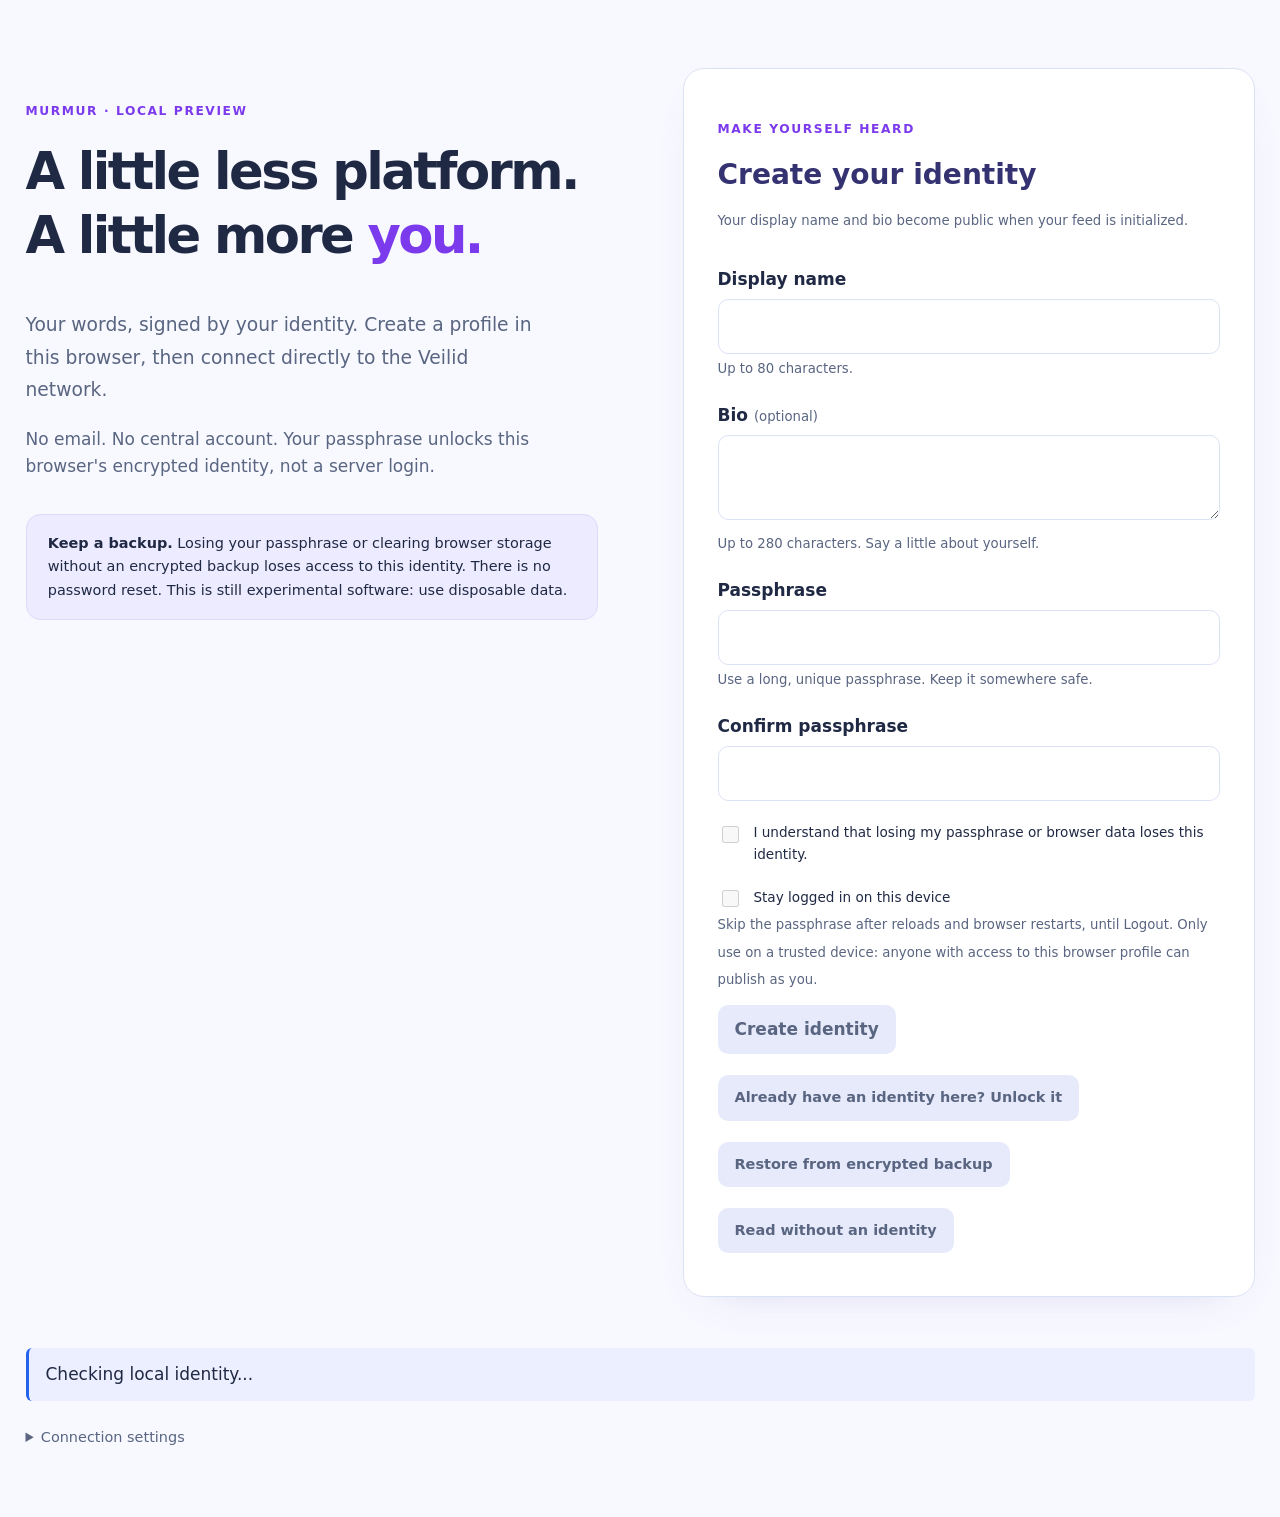
==== commit 9533661b: "fix: put stay-logged-in choice beside unlock The buried option made returning users unlock again. Of" ====
--- a/browser/index.html
+++ b/browser/index.html
@@ -11,6 +11,10 @@
 <body>
 <a class="skip" href="#main-content">Skip to content</a>
 <!-- site_header -->
+<header id="app-header" hidden>
+<a class="brand" href="../index.html">Murmur</a>
+<nav aria-label="App links"><a href="../docs/index.html">Docs</a></nav>
+</header>
 <main id="main-content" class="app-shell">
 <section id="auth" class="auth-layout">
 <div class="auth-intro">
@@ -40,6 +44,10 @@
 <label for="confirm-passphrase">Confirm passphrase</label>
 <input id="confirm-passphrase" type="password" autocomplete="new-password" required>
 <label class="check-line"><input id="acknowledge" type="checkbox" required><span>I understand that losing my passphrase or browser data loses this identity.</span></label>
+<div id="remember-choice">
+<label class="check-line"><input id="remember-device" type="checkbox" aria-describedby="remember-help"><span>Stay logged in on this device</span></label>
+<small id="remember-help">Skip the passphrase after reloads and browser restarts, until Logout. Only use on a trusted device: anyone with access to this browser profile can publish as you.</small>
+</div>
 <button id="start" type="submit" disabled>Create identity</button>
 </fieldset>
 </form>
@@ -48,7 +56,9 @@
 <div id="unlock-panel" hidden>
 <p class="eyebrow">Welcome back</p>
 <h2>Unlock your identity</h2>
-<p>Your identity stays on this browser. Enter your passphrase to start its node.</p>
+<p>Your identity stays in this browser. To skip the passphrase next time, choose <strong>Stay logged in on this device</strong> before unlocking.</p>
+<button id="resume-session" class="quiet-button" hidden>Retry remembered session</button>
+<button id="forget-device" class="quiet-button" hidden>Forget remembered access</button>
 <form id="unlock-form">
 <fieldset id="unlock-fields" disabled>
 <label for="unlock-passphrase">Passphrase</label>
@@ -80,10 +90,6 @@
 <p class="preview-notice">Existing identities are never replaced. If setup was interrupted, retry with the same browser passphrase.</p>
 <button id="restore-back" class="quiet-button">Back to identity setup</button>
 </div>
-<button id="resume-session" class="quiet-button" hidden>Retry remembered session</button>
-<button id="forget-device" class="quiet-button" hidden>Forget remembered access</button>
-<label class="check-line"><input id="remember-device" type="checkbox" aria-describedby="remember-help"><span>Remember this device</span></label>
-<small id="remember-help">Stay logged in after reloads and browser restarts until Logout. Only use on a trusted device: anyone with access to this browser profile can publish as you.</small>
 <button id="show-restore" class="quiet-button" disabled>Restore from encrypted backup</button>
 <button id="browse-start" class="quiet-button" disabled>Read without an identity</button>
 </div>
@@ -93,59 +99,39 @@
 <aside id="session-sidebar" class="app-panel">
 <div class="session-person">
 <span id="session-avatar" class="avatar" aria-hidden="true">M</span>
-<div><strong id="session-name">Your corner of the web</strong><span id="connection-badge">Connecting</span></div>
-</div>
-<div id="author-tools" class="sidebar-composer">
-<label for="content">What's on your mind?</label>
-<textarea id="content" maxlength="8000" placeholder="A small thought, shared." aria-describedby="content-help content-count draft-status"></textarea>
-<small id="content-help">Public posts. Up to 280 characters.</small>
-<div class="composer-footer"><output id="content-count" aria-live="polite">0 / 280</output><button id="publish" disabled>Publish post</button></div>
-<small id="draft-status" role="status"></small>
+<div><strong id="session-name">Murmur</strong><span id="connection-badge">Connecting</span></div>
 </div>
 <nav id="app-navigation" aria-label="Application">
 <button id="nav-home" class="quiet-button" aria-controls="view-home" aria-current="page"><svg viewBox="0 0 24 24" aria-hidden="true"><path d="m3 10 9-7 9 7v11h-7v-7h-4v7H3z"/></svg>Home</button>
-<button id="nav-profile" class="quiet-button" aria-controls="view-profile"><svg viewBox="0 0 24 24" aria-hidden="true"><circle cx="12" cy="8" r="4"/><path d="M4 21v-2a8 8 0 0 1 16 0v2"/></svg>My profile</button>
-<button id="nav-following" class="quiet-button" aria-controls="view-following"><svg viewBox="0 0 24 24" aria-hidden="true"><path d="M12 3v18M3 12h18"/></svg>Add feed / Following</button>
-<button id="nav-settings" class="quiet-button" aria-controls="view-settings"><svg viewBox="0 0 24 24" aria-hidden="true"><path d="M5 3v18M12 3v18M19 3v18M2 8h6M9 16h6M16 8h6"/></svg>Settings &amp; backups</button>
+<button id="nav-profile" class="quiet-button" aria-controls="view-profile"><svg viewBox="0 0 24 24" aria-hidden="true"><circle cx="12" cy="8" r="4"/><path d="M4 21v-2a8 8 0 0 1 16 0v2"/></svg>Profile</button>
+<button id="nav-following" class="quiet-button" aria-controls="view-following"><svg viewBox="0 0 24 24" aria-hidden="true"><path d="M12 3v18M3 12h18"/></svg>Following</button>
+<button id="nav-settings" class="quiet-button" aria-controls="view-settings"><svg viewBox="0 0 24 24" aria-hidden="true"><path d="M5 3v18M12 3v18M19 3v18M2 8h6M9 16h6M16 8h6"/></svg>Settings</button>
 </nav>
-<div id="author-session">
-<button id="stop" class="quiet-button" disabled>Logout</button>
-<button id="reconnect" class="quiet-button" disabled>Retry connection</button>
-<p class="preview-notice">Logout stops this node and forgets remembered access, but keeps your identity and saved work. Closing the tab stops its node; a remembered device unlocks when you return.</p>
-</div>
-<div id="reader-tools" hidden>
-<p class="eyebrow">Read-only session</p>
-<p>Your author identity stays locked. This node reads public feeds only.</p>
-<button id="stop-reader" class="quiet-button" disabled>Stop reading</button>
-<button id="retry-reader" class="quiet-button" disabled>Retry connection</button>
-</div>
+<button id="new-post" disabled><svg viewBox="0 0 24 24" aria-hidden="true"><path d="m16 3 5 5-12 12H4v-5zM13 6l5 5"/></svg>New post</button>
 <div id="sidebar-status"></div>
-<details id="session-diagnostics" class="sidebar-diagnostics">
-<summary>Node diagnostics</summary>
-<dl>
-<dt>Session</dt><dd id="debug-session">Stopped</dd>
-<dt>App connection</dt><dd id="debug-connection">Stopped</dd>
-<dt>Last reported attachment</dt><dd id="debug-attachment">Not reported</dd>
-<dt>Routing peers (reliable / live)</dt><dd id="debug-peers">Not reported</dd>
-<dt>Traffic (down / up)</dt><dd id="debug-traffic">Not reported</dd>
-<dt>Last successful check</dt><dd id="debug-checked">Not yet checked</dd>
-<dt>Pending requests</dt><dd id="debug-requests">0</dd>
-<dt>Storage starts</dt><dd><output id="storage"></output></dd>
-</dl>
-<p class="preview-notice">Local node diagnostics, not a guarantee of feed availability. No author credentials are shown.</p>
-</details>
-<details class="response-details"><summary>Last response</summary><pre id="feed" aria-label="Feed response"></pre></details>
 </aside>
 <div id="session-content" class="app-panel">
-<button id="sidebar-jump" class="quiet-button">Back to navigation</button>
 <p id="follow-status" role="status"></p>
 <section id="view-home" aria-labelledby="timeline-heading">
-<div class="stream-heading"><div><p class="eyebrow">Your people. Your pace.</p><h1 id="timeline-heading" tabindex="-1">Home</h1></div><output id="unread-count" aria-live="polite">0 unread cached posts</output></div>
-<button id="mark-read" class="quiet-button" disabled>Mark cached posts as read</button>
+<h1 id="timeline-heading" class="visually-hidden" tabindex="-1">Home</h1>
+<div class="stream-heading"><span>Following</span><output id="unread-count" aria-live="polite">0 unread cached posts</output></div>
+<div id="author-tools" class="feed-composer">
+<span id="composer-avatar" class="avatar composer-avatar" aria-hidden="true">M</span>
+<label for="content" class="visually-hidden">What's on your mind?</label>
+<textarea id="content" maxlength="8000" placeholder="What's on your mind?" aria-describedby="content-help content-count draft-status"></textarea>
+<small id="content-help">Public posts. Up to 280 characters.</small>
+<div class="composer-footer"><output id="content-count" aria-live="polite">0 / 280</output><button id="publish" disabled>Post</button></div>
+<small id="publish-status" role="status"></small>
+<small id="draft-status" role="status"></small>
+</div>
+<div class="feed-toolbar">
+<button id="refresh-timeline" class="quiet-button" disabled>Refresh</button>
+<button id="mark-read" class="quiet-button" disabled>Mark as read</button>
+<button id="cancel-timeline" class="quiet-button" disabled>Stop refresh</button>
+<details class="feed-health"><summary>Feed details</summary>
 <p class="preview-notice">Your latest locally confirmed posts and recent unmuted followed feeds, sorted by reported time. Authors' clocks can differ. Cached snapshots may be stale.</p>
-<button id="refresh-timeline" disabled>Refresh followed feeds</button>
-<button id="cancel-timeline" class="quiet-button" disabled>Stop refresh</button>
-<details class="feed-health"><summary>Feed freshness &amp; read errors</summary><ul id="feed-status"></ul></details>
+<ul id="feed-status"></ul></details>
+</div>
 <div id="timeline"></div>
 </section>
 <section id="view-profile" aria-label="My profile" hidden>
@@ -180,6 +166,16 @@
 </section>
 <section id="view-settings" aria-labelledby="settings-heading" hidden>
 <h1 id="settings-heading" tabindex="-1">Settings &amp; backups</h1>
+<div id="author-session">
+<button id="stop" class="quiet-button" disabled>Logout</button>
+<button id="reconnect" class="quiet-button" disabled>Retry connection</button>
+<p class="preview-notice">Logout stops this node and forgets remembered access, but keeps your identity and saved work. Closing the tab stops its node; a remembered device unlocks when you return.</p>
+</div>
+<div id="reader-tools" hidden>
+<p>Read-only session. Your author identity stays locked.</p>
+<button id="stop-reader" class="quiet-button" disabled>Stop reading</button>
+<button id="retry-reader" class="quiet-button" disabled>Retry connection</button>
+</div>
 <details id="backup-settings">
 <summary>Back up your identity</summary>
 <p class="preview-notice">Download and check a backup before using valuable data. Keep its passphrase separately. Backups are not permanent network archives.</p>
@@ -213,6 +209,21 @@
 </form>
 </details>
 <div id="network-settings-slot"></div>
+<details id="session-diagnostics" class="sidebar-diagnostics">
+<summary>Node diagnostics</summary>
+<dl>
+<dt>Session</dt><dd id="debug-session">Stopped</dd>
+<dt>App connection</dt><dd id="debug-connection">Stopped</dd>
+<dt>Last reported attachment</dt><dd id="debug-attachment">Not reported</dd>
+<dt>Routing peers (reliable / live)</dt><dd id="debug-peers">Not reported</dd>
+<dt>Traffic (down / up)</dt><dd id="debug-traffic">Not reported</dd>
+<dt>Last successful check</dt><dd id="debug-checked">Not yet checked</dd>
+<dt>Pending requests</dt><dd id="debug-requests">0</dd>
+<dt>Storage starts</dt><dd><output id="storage"></output></dd>
+</dl>
+<p class="preview-notice">Local node diagnostics, not a guarantee of feed availability. No author credentials are shown.</p>
+</details>
+<details class="response-details"><summary>Last response</summary><pre id="feed" aria-label="Feed response"></pre></details>
 </section>
 <section id="view-following" aria-labelledby="following-heading" hidden>
 <h1 id="following-heading" tabindex="-1">Add a feed</h1>
--- a/browser/style.css
+++ b/browser/style.css
@@ -151,29 +151,54 @@
 .check-line { display: flex; align-items: start; gap: .7rem; font-size: .8rem; font-weight: 400; }
 .check-line input { flex: 0 0 auto; width: 1rem; height: 1rem; margin-top: .2rem; accent-color: var(--violet); }
 .quiet-button { background: #edf0fc; color: var(--blue); font-size: .85rem; }
-.session-layout { display: grid; grid-template-columns: minmax(16rem, 19rem) minmax(0, 1fr); gap: 1.75rem; align-items: start; max-width: 70rem; margin: auto; }
-#session-sidebar { position: sticky; top: 6rem; max-height: calc(100dvh - 7rem); overflow-y: auto; padding: 1.15rem; scrollbar-width: thin; }
+.app-active { --background: #fff; --text: #17212f; --muted: #64748b; --border: #e2e8f0; --violet: #2563eb; background: var(--background); }
+.app-active > .site-header { display: none; }
+.app-active main { padding: 0; }
+.app-active h1, .app-active h2, .app-active h3 { color: var(--text); }
+.app-active button { background: var(--blue); border-radius: 2rem; }
+.app-active .quiet-button { background: transparent; color: var(--muted); }
+.app-active button:disabled { background: #edf2f7; color: var(--muted); }
+#app-header { position: sticky; top: 0; z-index: 5; flex-wrap: nowrap; min-height: 3rem; max-width: 60rem; margin: auto; padding: .35rem 0; background: var(--surface); }
+#app-header .brand { font-size: 1.1rem; gap: .4rem; }
+#app-header .brand::before { width: 1.5rem; height: 1.5rem; }
+#app-header nav { gap: 1rem; }
+#app-header nav a { font-size: .75rem; }
+.visually-hidden { position: absolute; width: 1px; height: 1px; padding: 0; margin: -1px; overflow: hidden; clip-path: inset(50%); white-space: nowrap; border: 0; }
+.session-layout { display: grid; grid-template-columns: minmax(11rem, 14rem) minmax(0, 40rem); gap: 1.5rem; align-items: start; max-width: 60rem; margin: auto; }
+.session-layout .app-panel { border-radius: 0; box-shadow: none; }
+#session-sidebar { position: sticky; top: 3.5rem; max-height: calc(100dvh - 4rem); overflow-y: auto; padding: 1rem .25rem; border: 0; scrollbar-width: thin; }
 .session-person { display: flex; align-items: center; gap: .75rem; padding: .25rem .25rem 1rem; }
 .session-person > div { min-width: 0; }
-.session-person strong { display: block; font-size: .9rem; }
+.session-person strong { display: block; font-size: .9rem; overflow-wrap: anywhere; }
+.session-person .avatar { border-radius: 50%; }
 .session-person #connection-badge { display: block; color: var(--muted); font-size: .7rem; }
-.sidebar-composer { padding: .85rem; border: 1px solid var(--border); border-radius: 1rem; background: var(--background); }
-.sidebar-composer label { margin: 0; font-size: .9rem; letter-spacing: -.02em; }
-.sidebar-composer textarea { min-height: 6rem; max-height: 15rem; padding: .65rem; font-size: .85rem; background: var(--surface); }
-.sidebar-composer #content-help { font-size: .65rem; }
-.composer-footer { display: flex; align-items: center; justify-content: space-between; gap: .5rem; }
+.feed-composer { display: grid; grid-template-columns: 2.4rem minmax(0, 1fr); gap: .5rem .8rem; padding: 1.15rem; border-bottom: 1px solid var(--border); }
+.feed-composer > :not(.composer-avatar) { grid-column: 2; }
+.composer-avatar { grid-row: 1; align-self: start; border-radius: 50%; }
+.feed-composer label { margin: 0; font-size: .9rem; font-weight: 500; color: var(--muted); }
+.feed-composer textarea { min-height: 4.5rem; max-height: 15rem; margin: 0; padding: .6rem .75rem; border: 1px solid var(--border); border-radius: .65rem; font-size: 1rem; background: var(--surface); }
+.feed-composer #content-help { font-size: .65rem; }
+.composer-footer { display: flex; align-items: center; justify-content: flex-end; gap: .75rem; }
 .composer-footer #content-count { margin: 0; font-size: .68rem; }
-.composer-footer button { margin: .5rem 0 0; border-radius: 2rem; font-size: .78rem; padding: .55rem .85rem; }
-.sidebar-composer #draft-status { padding: 0; border: 0; background: transparent; font-size: .67rem; line-height: 1.5; }
+.composer-footer button { margin: 0; border-radius: 2rem; font-size: .78rem; padding: .55rem .85rem; }
+.feed-composer #draft-status { padding: 0; border: 0; background: transparent; font-size: .67rem; line-height: 1.5; }
+.feed-composer #publish-status { padding: 0; border: 0; background: transparent; font-size: .75rem; }
+#publish-status:empty { display: none; }
+#publish[aria-busy="true"] { display: inline-flex; align-items: center; gap: .45rem; }
+#publish[aria-busy="true"]::before { content: ""; width: .8em; height: .8em; border: 2px solid currentColor; border-right-color: transparent; border-radius: 50%; animation: posting 1s linear infinite; }
+@keyframes posting { to { transform: rotate(360deg); } }
+@media (prefers-reduced-motion: reduce) { #publish[aria-busy="true"]::before { animation: none; } }
 #app-navigation { display: grid; gap: .2rem; margin: .85rem 0; }
-#app-navigation button { display: flex; align-items: center; gap: .8rem; width: 100%; margin: 0; padding: .7rem .85rem; text-align: left; border-radius: .85rem; background: transparent; color: var(--text); font-size: .9rem; }
-#app-navigation button[aria-current="page"] { color: var(--blue); background: #eaf0ff; font-weight: 750; }
-#app-navigation button:hover:not(:disabled) { background: #f0edff; }
+#app-navigation button { display: flex; align-items: center; gap: .8rem; width: 100%; margin: 0; padding: .75rem .65rem; text-align: left; border-radius: 2rem; background: transparent; color: var(--text); font-size: 1rem; font-weight: 450; }
+#app-navigation button[aria-current="page"] { color: var(--text); background: #f1f5f9; font-weight: 750; }
+#app-navigation button:hover:not(:disabled) { background: #f1f5f9; }
 #app-navigation svg { flex: 0 0 auto; width: 1.2rem; height: 1.2rem; fill: none; stroke: currentColor; stroke-width: 1.7; stroke-linecap: round; stroke-linejoin: round; }
+#new-post { display: flex; align-items: center; justify-content: center; gap: .6rem; width: 100%; margin: .75rem 0 .5rem; padding: .7rem 1rem; }
+#new-post svg { width: 1.1rem; height: 1.1rem; fill: none; stroke: currentColor; stroke-width: 1.7; stroke-linecap: round; stroke-linejoin: round; }
 #author-session, #reader-tools { border-top: 1px solid var(--border); padding-top: .5rem; }
 #author-session button, #reader-tools button { padding: .4rem .6rem; font-size: .7rem; }
 #author-session .preview-notice, #reader-tools p { font-size: .7rem; margin: .3rem 0; }
-#sidebar-status #status { font-size: .72rem; line-height: 1.5; padding: .65rem .75rem; }
+#sidebar-status #status { font-size: .7rem; line-height: 1.5; padding: .5rem; background: transparent; border: 0; color: var(--muted); }
 .sidebar-diagnostics, .response-details { border-top: 1px solid var(--border); padding: .75rem .15rem; font-size: .7rem; }
 .sidebar-diagnostics summary, .response-details summary { cursor: pointer; color: var(--muted); font-weight: 650; }
 .sidebar-diagnostics dl { display: grid; grid-template-columns: minmax(0, 1fr) minmax(0, 1fr); gap: .45rem .6rem; margin: .85rem 0; }
@@ -183,18 +208,22 @@
 .response-details pre { max-height: 15rem; font-size: .65rem; }
 #session-content { padding: 0; min-height: 34rem; }
 #session-content > section { padding: 1.5rem; }
+#session-content > #view-home { padding: 0; }
 #session-content h1 { font-size: 1.8rem; margin-bottom: .6rem; }
 #session-content h2 { font-size: 1.2rem; margin-top: 1.5rem; }
 #session-content .preview-notice { font-size: .75rem; }
 #follow-status:empty { display: none; }
 #follow-status:not(:empty) { margin: 1rem; font-size: .8rem; }
-.stream-heading { display: flex; flex-wrap: wrap; align-items: center; justify-content: space-between; gap: .5rem; }
-.stream-heading .eyebrow { font-size: .65rem; margin: 0 0 .4rem; }
+.stream-heading { display: flex; flex-wrap: wrap; align-items: center; justify-content: space-between; gap: .5rem; padding: .8rem 1.15rem; border-bottom: 1px solid var(--border); }
+.stream-heading > span { font-size: .85rem; font-weight: 700; }
 #unread-count { padding: .25rem .6rem; font-size: .68rem; border-radius: 2rem; color: var(--blue); background: #edf2ff; }
-#view-home > button { font-size: .72rem; padding: .5rem .7rem; }
-.feed-health { margin: .75rem 0 1.25rem; font-size: .72rem; color: var(--muted); }
+.feed-toolbar { display: flex; flex-wrap: wrap; align-items: baseline; gap: .15rem .5rem; padding: .25rem 1.15rem; border-bottom: 1px solid var(--border); }
+.feed-toolbar > button { font-size: .7rem; padding: .35rem .7rem; margin: .35rem .5rem .35rem 0; }
+.feed-health { flex: 1; min-width: 6rem; margin: .35rem 0; font-size: .7rem; color: var(--muted); }
 .feed-health summary { cursor: pointer; }
 .session-layout .post-card { display: grid; grid-template-columns: 2.4rem minmax(0, 1fr); gap: .8rem; padding: 1.25rem 0; margin: 0; border: 0; border-top: 1px solid var(--border); border-radius: 0; box-shadow: none; }
+#timeline .post-card { padding: 1rem 1.15rem; border-top: 0; border-bottom: 1px solid var(--border); }
+#timeline .empty-state { margin: 0; padding: 1.15rem; color: var(--muted); font-size: .9rem; }
 .post-avatar { border-radius: 50%; width: 2.4rem; height: 2.4rem; font-size: .9rem; }
 .post-body { min-width: 0; }
 .post-heading { display: flex; flex-wrap: wrap; align-items: baseline; gap: .2rem .65rem; }
@@ -203,14 +232,13 @@
 a[data-feed-key][aria-disabled="true"] { cursor: default; opacity: .65; }
 #follow-list small { display: block; color: var(--muted); font-size: .7rem; }
 .post-heading time { font-size: .68rem; }
-.post-body p { font-size: .9rem; line-height: 1.7; }
+.post-body p { font-size: .95rem; line-height: 1.6; }
 .post-body button { max-width: 100%; margin: .4rem .5rem .2rem 0; padding: .3rem .55rem; background: transparent; border: 1px solid var(--border); color: var(--blue); font-size: .65rem; text-align: left; }
 .post-body > small { display: block; font-size: .65rem; }
 .unread-badge { color: var(--blue); font-weight: 700; }
 #view-settings details { border-top: 1px solid var(--border); padding: 1rem 0; }
 #view-settings summary { cursor: pointer; font-weight: 650; }
 .follow-actions { display: flex; flex-wrap: wrap; gap: .4rem; }
-#sidebar-jump { display: none; }
 .profile-panel h1 { font-size: 1.6rem; }
 .profile-panel output { display: block; padding: .8rem; margin-top: .6rem; background: var(--background); border-radius: .6rem; }
 .profile-panel details { border-top: 1px solid var(--border); padding-top: 1rem; font-size: .85rem; }
@@ -236,11 +264,20 @@
   #app-navigation { grid-template-columns: repeat(2, minmax(0, 1fr)); gap: .35rem; }
   #app-navigation button { font-size: .8rem; gap: .5rem; padding: .65rem .5rem; }
   #session-content > section { padding: 1rem; }
-  #sidebar-jump { display: block; margin: .75rem 1rem; font-size: .75rem; }
+  .app-active { padding: 0 .65rem calc(9rem + env(safe-area-inset-bottom)); }
+  .app-active .session-layout { gap: 0; }
+  .app-active #session-sidebar { padding: 0; }
+  .app-active .session-person { display: none; }
+  .app-active #app-navigation { position: fixed; bottom: 0; left: 0; right: 0; z-index: 6; display: flex; gap: 0; margin: 0; padding: .4rem .3rem max(.4rem, env(safe-area-inset-bottom)); background: var(--surface); border-top: 1px solid var(--border); }
+  .app-active #app-navigation button { flex: 1; flex-direction: column; justify-content: center; gap: .2rem; width: auto; padding: .35rem .2rem; font-size: .65rem; }
+  .app-active #new-post { position: fixed; right: 1rem; bottom: calc(5rem + env(safe-area-inset-bottom)); z-index: 4; width: auto; box-shadow: 0 3px 12px #17212f26; }
+  .app-active #session-content { border-left: 0; border-right: 0; }
+  .app-active #sidebar-status #status { margin: .25rem 0; }
 }
 @media (max-width: 600px) {
   .auth-layout, .session-layout { grid-template-columns: 1fr; gap: 1.5rem; padding: .5rem 0; }
   .auth-intro { padding: 0; }
   .auth-intro h1 { font-size: 2.3rem; }
   .app-panel { padding: 1.25rem; }
-}
+  .app-active .session-layout { padding: 0; gap: 0; }
+}
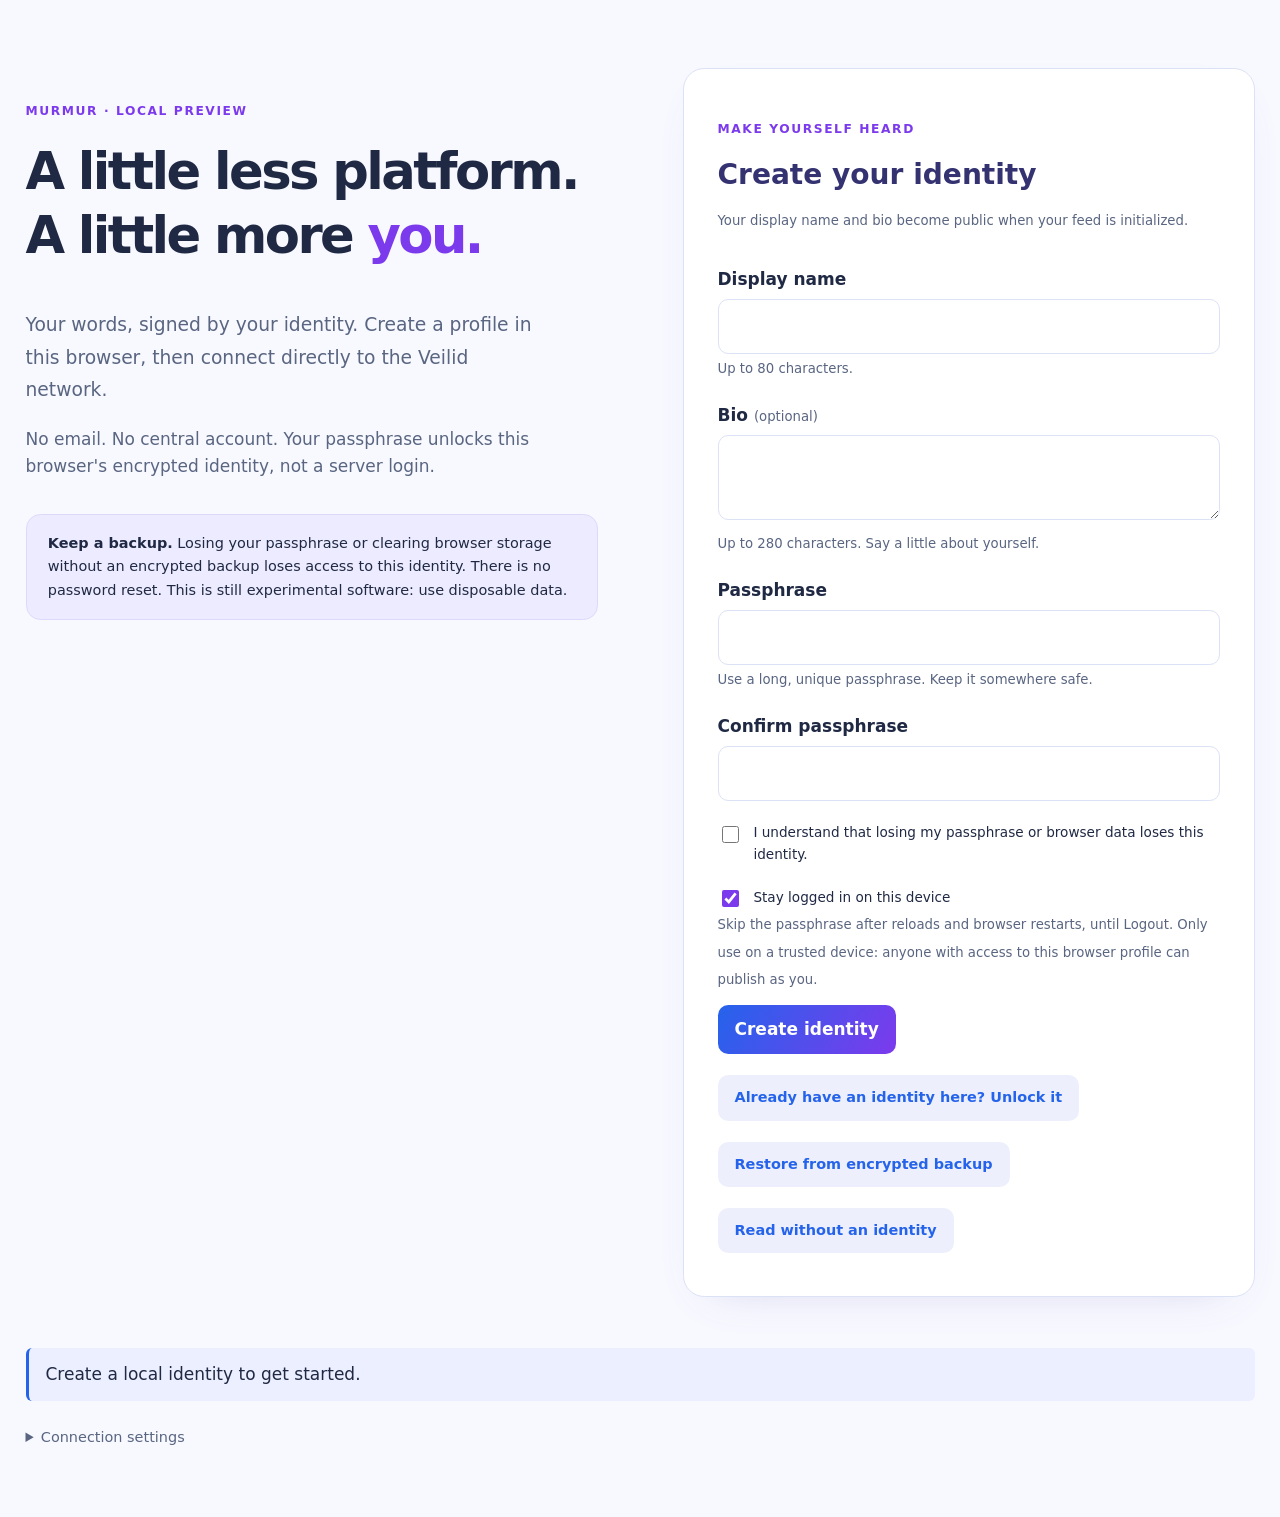
==== commit f4cfbd5a: "fix: compact the composer and remember sign-ins Keep posting and draft feedback close to the writing" ====
--- a/browser/index.html
+++ b/browser/index.html
@@ -45,7 +45,7 @@
 <input id="confirm-passphrase" type="password" autocomplete="new-password" required>
 <label class="check-line"><input id="acknowledge" type="checkbox" required><span>I understand that losing my passphrase or browser data loses this identity.</span></label>
 <div id="remember-choice">
-<label class="check-line"><input id="remember-device" type="checkbox" aria-describedby="remember-help"><span>Stay logged in on this device</span></label>
+<label class="check-line"><input id="remember-device" type="checkbox" checked aria-describedby="remember-help"><span>Stay logged in on this device</span></label>
 <small id="remember-help">Skip the passphrase after reloads and browser restarts, until Logout. Only use on a trusted device: anyone with access to this browser profile can publish as you.</small>
 </div>
 <button id="start" type="submit" disabled>Create identity</button>
@@ -56,7 +56,7 @@
 <div id="unlock-panel" hidden>
 <p class="eyebrow">Welcome back</p>
 <h2>Unlock your identity</h2>
-<p>Your identity stays in this browser. To skip the passphrase next time, choose <strong>Stay logged in on this device</strong> before unlocking.</p>
+<p>Your identity stays in this browser. <strong>Stay logged in on this device</strong> is selected so you won't need the passphrase next time. Uncheck it on shared devices.</p>
 <button id="resume-session" class="quiet-button" hidden>Retry remembered session</button>
 <button id="forget-device" class="quiet-button" hidden>Forget remembered access</button>
 <form id="unlock-form">
@@ -119,10 +119,14 @@
 <span id="composer-avatar" class="avatar composer-avatar" aria-hidden="true">M</span>
 <label for="content" class="visually-hidden">What's on your mind?</label>
 <textarea id="content" maxlength="8000" placeholder="What's on your mind?" aria-describedby="content-help content-count draft-status"></textarea>
+<div class="composer-footer">
+<div class="composer-notes">
 <small id="content-help">Public posts. Up to 280 characters.</small>
-<div class="composer-footer"><output id="content-count" aria-live="polite">0 / 280</output><button id="publish" disabled>Post</button></div>
+<small id="draft-status" role="status"></small>
+</div>
+<div class="composer-actions"><output id="content-count" aria-live="polite">0 / 280</output><button id="publish" disabled>Post</button></div>
+</div>
 <small id="publish-status" role="status"></small>
-<small id="draft-status" role="status"></small>
 </div>
 <div class="feed-toolbar">
 <button id="refresh-timeline" class="quiet-button" disabled>Refresh</button>
--- a/browser/style.css
+++ b/browser/style.css
@@ -172,16 +172,21 @@
 .session-person strong { display: block; font-size: .9rem; overflow-wrap: anywhere; }
 .session-person .avatar { border-radius: 50%; }
 .session-person #connection-badge { display: block; color: var(--muted); font-size: .7rem; }
-.feed-composer { display: grid; grid-template-columns: 2.4rem minmax(0, 1fr); gap: .5rem .8rem; padding: 1.15rem; border-bottom: 1px solid var(--border); }
+.feed-composer { display: grid; grid-template-columns: 2.4rem minmax(0, 1fr); gap: .3rem .6rem; padding: .85rem 1.15rem; border-bottom: 1px solid var(--border); }
 .feed-composer > :not(.composer-avatar) { grid-column: 2; }
 .composer-avatar { grid-row: 1; align-self: start; border-radius: 50%; }
 .feed-composer label { margin: 0; font-size: .9rem; font-weight: 500; color: var(--muted); }
-.feed-composer textarea { min-height: 4.5rem; max-height: 15rem; margin: 0; padding: .6rem .75rem; border: 1px solid var(--border); border-radius: .65rem; font-size: 1rem; background: var(--surface); }
+.feed-composer textarea { min-height: 3.5rem; max-height: 15rem; margin: 0; padding: .5rem .65rem; border: 1px solid var(--border); border-radius: .65rem; font-size: 1rem; line-height: 1.45; background: var(--surface); }
 .feed-composer #content-help { font-size: .65rem; }
-.composer-footer { display: flex; align-items: center; justify-content: flex-end; gap: .75rem; }
+.composer-footer { display: grid; grid-template-columns: minmax(0, 1fr) max-content; align-items: start; gap: .25rem .75rem; }
+.composer-notes { display: grid; grid-column: 1; grid-row: 1; gap: .15rem; }
+.composer-actions { display: flex; grid-column: 2; grid-row: 1; align-items: center; gap: .65rem; }
 .composer-footer #content-count { margin: 0; font-size: .68rem; }
 .composer-footer button { margin: 0; border-radius: 2rem; font-size: .78rem; padding: .55rem .85rem; }
-.feed-composer #draft-status { padding: 0; border: 0; background: transparent; font-size: .67rem; line-height: 1.5; }
+.feed-composer #draft-status { margin: 0; padding: 0; border: 0; background: transparent; font-size: .67rem; line-height: 1.5; }
+@media (max-width: 600px) {
+  .composer-notes { grid-column: 1 / -1; grid-row: 2; }
+}
 .feed-composer #publish-status { padding: 0; border: 0; background: transparent; font-size: .75rem; }
 #publish-status:empty { display: none; }
 #publish[aria-busy="true"] { display: inline-flex; align-items: center; gap: .45rem; }
